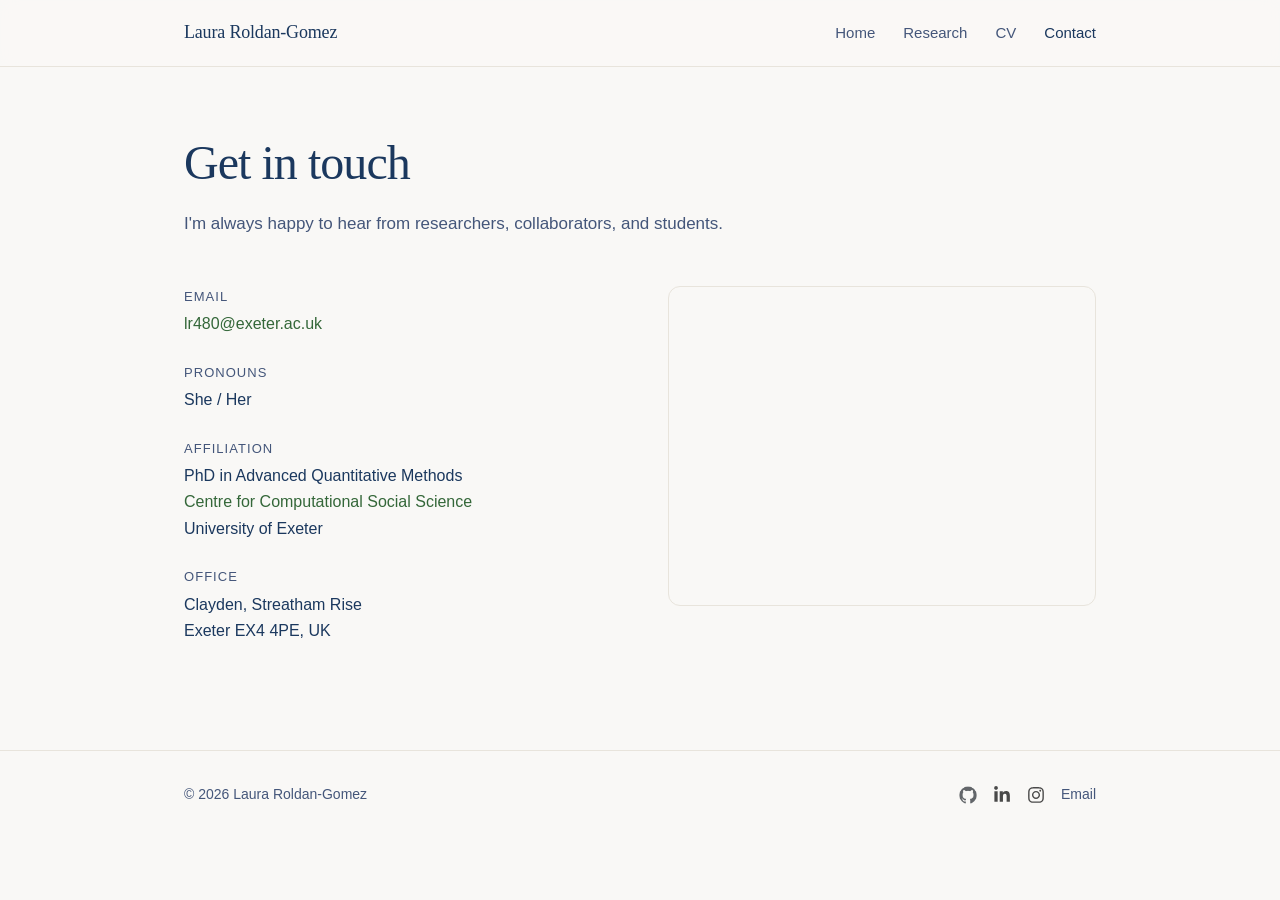
==== contact.html @ e1ca3687 "Initial commit" ====
<!doctype html>
<html lang="en">
<head>
<meta charset="utf-8">
<meta name="viewport" content="width=device-width, initial-scale=1">
<title>Contact — Laura Roldan-Gomez</title>
<meta name="description" content="Get in touch with Laura Roldan-Gomez at the University of Exeter.">
<link rel="preconnect" href="https://api.fontshare.com">
<link href="https://api.fontshare.com/v2/css?f[]=boska@300,400,500&f[]=general-sans@300,400,500,600&display=swap" rel="stylesheet">
<link rel="stylesheet" href="styles.css">
</head>
<body>

<nav class="nav">
  <div class="nav-inner">
    <a class="nav-brand" href="index.html">Laura Roldan-Gomez</a>
    <ul class="nav-links">
      <li><a href="index.html">Home</a></li>
      <li><a href="research.html">Research</a></li>
      <li><a href="cv.html">CV</a></li>
      <li><a href="contact.html" class="active">Contact</a></li>
    </ul>
  </div>
</nav>

<main class="container">

  <section class="page">
    <h1 class="page-title">Get in touch</h1>
    <p class="page-subtitle">I'm always happy to hear from researchers, collaborators, and students.</p>

    <div class="contact-grid">
      <div class="contact-info">
        <p class="label">Email</p>
        <p><a href="mailto:lr480@exeter.ac.uk">lr480@exeter.ac.uk</a></p>

        <p class="label">Pronouns</p>
        <p>She / Her</p>

        <p class="label">Affiliation</p>
        <p>PhD in Advanced Quantitative Methods<br>
        <a href="https://www.exeter.ac.uk/research/centres/computational-social-science/">Centre for Computational Social Science</a><br>
        University of Exeter</p>

        <p class="label">Office</p>
        <p>Clayden, Streatham Rise<br>
        Exeter EX4 4PE, UK</p>
      </div>

      <div>
        <iframe
          src="https://maps.google.com/maps?q=Clayden+Building+Streatham+Rise+Exeter+EX4+4PE&output=embed"
          width="100%" height="320"
          style="border: 1px solid var(--border); border-radius: 12px;"
          allowfullscreen="" loading="lazy"
          title="Map showing the Clayden Building at the University of Exeter">
        </iframe>
      </div>
    </div>
  </section>

</main>

<footer class="footer">
  <div class="container footer-inner">
    <div>&copy; 2026 Laura Roldan-Gomez</div>
    <div class="socials">
      <a href="https://github.com/LauraRoldanGomez" aria-label="GitHub"><img src="images/github.png" alt=""></a>
      <a href="https://www.linkedin.com/feed/" aria-label="LinkedIn"><img src="images/linkedin.svg" alt=""></a>
      <a href="https://www.instagram.com/laroldangomez/?hl=en" aria-label="Instagram"><img src="images/instagram.svg" alt=""></a>
      <a href="mailto:lr480@exeter.ac.uk">Email</a>
    </div>
  </div>
</footer>

</body>
</html>
---- styles.css ----
:root {
  --bg: #f9f8f6;
  --surface: #ffffff;
  --text: #1b385e;
  --muted: #44567a;
  --border: #e8e4dc;
  --accent: #346739;
  --accent-deep: #234626;
  --accent-soft: #e3ece1;
  --highlight: #ffb8cf;
  --radius: 12px;
  --max-width: 960px;
  --font-sans: "General Sans", -apple-system, BlinkMacSystemFont, "Segoe UI", Roboto, "Helvetica Neue", Arial, sans-serif;
  --font-serif: "Boska", Georgia, "Times New Roman", serif;
}

* { box-sizing: border-box; }

html { scroll-behavior: smooth; }

body {
  margin: 0;
  font-family: var(--font-sans);
  font-size: 17px;
  font-weight: 400;
  line-height: 1.65;
  color: var(--text);
  background: var(--bg);
  -webkit-font-smoothing: antialiased;
}

strong, b { font-weight: 600; }

a {
  color: var(--accent);
  text-decoration: none;
  border-bottom: 1px solid transparent;
  transition: border-color 0.15s ease;
}

a:hover { border-bottom-color: var(--accent); }

.container {
  max-width: var(--max-width);
  margin: 0 auto;
  padding: 0 24px;
}

/* Navbar */
.nav {
  border-bottom: 1px solid var(--border);
  background: rgba(249, 248, 246, 0.85);
  backdrop-filter: saturate(180%) blur(8px);
  position: sticky;
  top: 0;
  z-index: 10;
}

.nav-inner {
  display: flex;
  align-items: center;
  justify-content: space-between;
  padding: 18px 24px;
  max-width: var(--max-width);
  margin: 0 auto;
}

.nav-brand {
  font-family: var(--font-serif);
  font-weight: 400;
  font-size: 18px;
  color: var(--text);
  border: none;
  letter-spacing: -0.01em;
}

.nav-links {
  display: flex;
  gap: 28px;
  list-style: none;
  margin: 0;
  padding: 0;
}

.nav-links a {
  color: var(--muted);
  font-size: 15px;
  border: none;
  transition: color 0.15s ease;
}

.nav-links a:hover { color: var(--text); border: none; }
.nav-links a.active { color: var(--text); font-weight: 500; }

/* Hero */
.hero {
  padding: 72px 0 56px;
}

.hero-grid {
  display: grid;
  grid-template-columns: 1.3fr 1fr;
  gap: 56px;
  align-items: center;
}

.hero h1 {
  font-family: var(--font-serif);
  font-size: clamp(40px, 5.5vw, 56px);
  font-weight: 500;
  line-height: 1.1;
  margin: 0 0 16px;
  letter-spacing: -0.02em;
}

.hero .role {
  font-size: 17px;
  color: var(--muted);
  margin: 0 0 28px;
}

.hero .role a { color: var(--muted); border-bottom: 1px solid var(--border); }
.hero .role a:hover { color: var(--accent); border-bottom-color: var(--accent); }

.hero p.lead {
  font-size: 17px;
  color: var(--text);
  margin: 0 0 32px;
  max-width: 52ch;
}

.hero-photo {
  width: 100%;
  aspect-ratio: 1 / 1;
  object-fit: cover;
  border-radius: var(--radius);
  border: 1px solid var(--border);
}

.cta-row {
  display: flex;
  gap: 12px;
  flex-wrap: wrap;
}

.btn {
  display: inline-block;
  padding: 10px 20px;
  border-radius: 8px;
  font-size: 15px;
  font-weight: 500;
  border: 1px solid var(--accent);
  cursor: pointer;
  transition: all 0.15s ease;
}

.btn-primary {
  background: var(--accent);
  color: white;
}

.btn-primary:hover {
  background: var(--accent-deep);
  border-color: var(--accent-deep);
  border-bottom: 1px solid var(--accent-deep);
}

.btn-secondary {
  background: transparent;
  color: var(--accent);
}

.btn-secondary:hover {
  background: var(--accent-soft);
  border-bottom: 1px solid var(--accent);
}

/* Cards section */
.cards {
  display: grid;
  grid-template-columns: repeat(2, 1fr);
  gap: 20px;
  padding: 8px 0 80px;
}

.card {
  background: var(--surface);
  border: 1px solid var(--border);
  border-radius: var(--radius);
  padding: 24px 26px;
  transition: border-color 0.15s ease, transform 0.15s ease;
}

.card:hover {
  border-color: var(--accent);
}

.card .eyebrow {
  font-size: 12px;
  font-weight: 600;
  color: var(--accent);
  letter-spacing: 0.08em;
  text-transform: uppercase;
  margin-bottom: 10px;
}

.card h3 {
  font-family: var(--font-serif);
  font-size: 21px;
  font-weight: 400;
  margin: 0 0 8px;
  line-height: 1.3;
}

.card p {
  color: var(--muted);
  font-size: 15px;
  margin: 0;
}

/* Generic page */
.page {
  padding: 56px 0 96px;
}

.page-title {
  font-family: var(--font-serif);
  font-size: clamp(36px, 4.5vw, 48px);
  font-weight: 500;
  letter-spacing: -0.02em;
  margin: 0 0 8px;
}

.page-subtitle {
  color: var(--muted);
  margin: 0 0 48px;
  font-size: 17px;
}

.section {
  margin-bottom: 56px;
}

.section h2 {
  font-family: var(--font-serif);
  font-size: 26px;
  font-weight: 400;
  margin: 0 0 24px;
  padding-bottom: 12px;
  border-bottom: 1px solid var(--border);
}

.section h3 {
  font-family: var(--font-sans);
  font-size: 13px;
  font-weight: 500;
  margin: 28px 0 12px;
  color: var(--muted);
  text-transform: uppercase;
  letter-spacing: 0.08em;
}

.item-list {
  list-style: none;
  margin: 0;
  padding: 0;
}

.item-list li {
  padding: 14px 0;
  border-bottom: 1px solid var(--border);
  display: grid;
  grid-template-columns: 110px 1fr;
  gap: 24px;
  font-size: 15px;
}

.item-list li:last-child { border-bottom: none; }

.item-list .date {
  color: var(--muted);
  font-variant-numeric: tabular-nums;
  font-size: 14px;
}

.pub {
  padding: 16px 0;
  border-bottom: 1px solid var(--border);
}

.pub:last-child { border-bottom: none; }

.pub p {
  margin: 0 0 6px;
  font-size: 15px;
}

.pub .pub-meta {
  font-size: 13px;
  color: var(--muted);
}

/* Contact page */
.contact-grid {
  display: grid;
  grid-template-columns: 1fr 1fr;
  gap: 56px;
  align-items: start;
}

.contact-info p {
  margin: 0 0 10px;
  font-size: 16px;
}

.contact-info .label {
  font-size: 13px;
  color: var(--muted);
  text-transform: uppercase;
  letter-spacing: 0.08em;
  margin-top: 24px;
  margin-bottom: 4px;
}

.contact-info .label:first-child { margin-top: 0; }

/* Photography accent grid */
.photos {
  padding: 56px 0 80px;
  border-top: 1px solid var(--border);
  margin-top: 24px;
}

.photos-header {
  display: flex;
  justify-content: space-between;
  align-items: baseline;
  margin-bottom: 24px;
  gap: 16px;
  flex-wrap: wrap;
}

.photos h2 {
  font-family: var(--font-serif);
  font-weight: 300;
  font-size: 26px;
  margin: 0;
  letter-spacing: -0.01em;
}

.photos .photos-note {
  color: var(--muted);
  font-size: 14px;
  margin: 0;
}

.photo-grid {
  display: grid;
  grid-template-columns: repeat(4, 1fr);
  gap: 10px;
}

.photo-grid img {
  width: 100%;
  aspect-ratio: 1 / 1;
  object-fit: cover;
  border-radius: 8px;
  display: block;
  transition: transform 0.3s ease, filter 0.3s ease;
  filter: saturate(0.95);
}

.photo-grid a {
  display: block;
  overflow: hidden;
  border-radius: 8px;
  border: none;
}

.photo-grid a:hover img {
  transform: scale(1.04);
  filter: saturate(1.1);
}

@media (max-width: 720px) {
  .photo-grid { grid-template-columns: repeat(2, 1fr); }
}

/* Footer */
.footer {
  border-top: 1px solid var(--border);
  padding: 32px 0;
  color: var(--muted);
  font-size: 14px;
}

.footer-inner {
  display: flex;
  justify-content: space-between;
  align-items: center;
  flex-wrap: wrap;
  gap: 16px;
}

.socials {
  display: flex;
  gap: 16px;
  align-items: center;
}

.socials a {
  color: var(--muted);
  border: none;
  display: inline-flex;
  align-items: center;
}

.socials a:hover { color: var(--accent); border: none; }

.socials img {
  width: 18px;
  height: 18px;
  opacity: 0.7;
  transition: opacity 0.15s ease;
}

.socials a:hover img { opacity: 1; }

/* Responsive */
@media (max-width: 720px) {
  .hero { padding: 48px 0 40px; }
  .hero-grid {
    grid-template-columns: 1fr;
    gap: 32px;
  }
  .hero-photo { max-width: 260px; }
  .cards { grid-template-columns: 1fr; }
  .contact-grid { grid-template-columns: 1fr; gap: 32px; }
  .item-list li {
    grid-template-columns: 1fr;
    gap: 4px;
  }
  .nav-links { gap: 18px; }
}
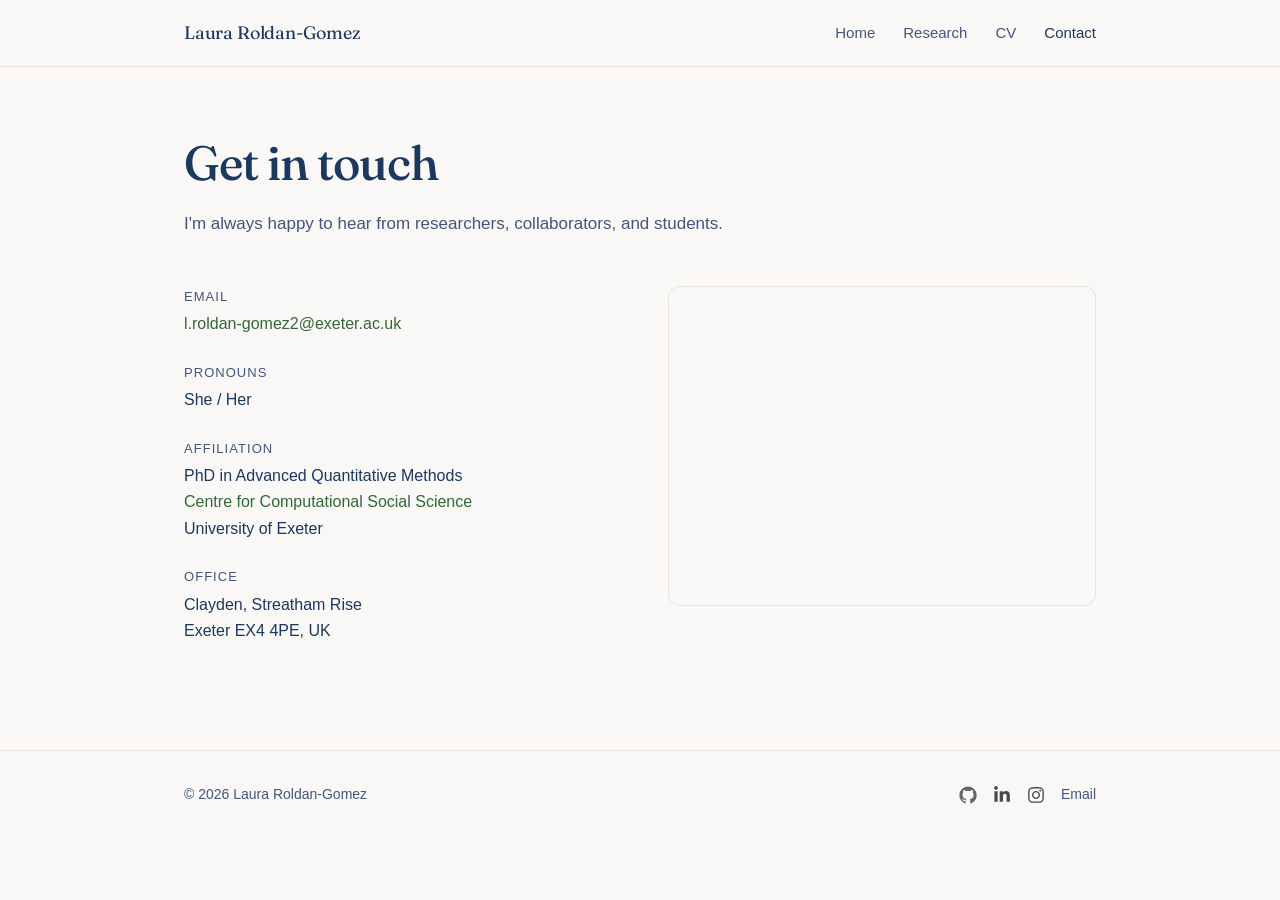
==== commit 64757200: "multiple changes" ====
--- a/contact.html
+++ b/contact.html
@@ -6,7 +6,10 @@
 <title>Contact — Laura Roldan-Gomez</title>
 <meta name="description" content="Get in touch with Laura Roldan-Gomez at the University of Exeter.">
 <link rel="preconnect" href="https://api.fontshare.com">
-<link href="https://api.fontshare.com/v2/css?f[]=boska@300,400,500&f[]=general-sans@300,400,500,600&display=swap" rel="stylesheet">
+<link href="https://api.fontshare.com/v2/css?f[]=general-sans@300,400,500,600&display=swap" rel="stylesheet">
+<link rel="preconnect" href="https://fonts.googleapis.com">
+<link rel="preconnect" href="https://fonts.gstatic.com" crossorigin>
+<link href="https://fonts.googleapis.com/css2?family=Fraunces:opsz,wght@9..144,300;9..144,400;9..144,500;9..144,600&display=swap" rel="stylesheet">
 <link rel="stylesheet" href="styles.css">
 </head>
 <body>
@@ -32,7 +35,7 @@
     <div class="contact-grid">
       <div class="contact-info">
         <p class="label">Email</p>
-        <p><a href="mailto:lr480@exeter.ac.uk">lr480@exeter.ac.uk</a></p>
+        <p><a href="mailto:l.roldan-gomez2@exeter.ac.uk">l.roldan-gomez2@exeter.ac.uk</a></p>
 
         <p class="label">Pronouns</p>
         <p>She / Her</p>
@@ -68,7 +71,7 @@
       <a href="https://github.com/LauraRoldanGomez" aria-label="GitHub"><img src="images/github.png" alt=""></a>
       <a href="https://www.linkedin.com/feed/" aria-label="LinkedIn"><img src="images/linkedin.svg" alt=""></a>
       <a href="https://www.instagram.com/laroldangomez/?hl=en" aria-label="Instagram"><img src="images/instagram.svg" alt=""></a>
-      <a href="mailto:lr480@exeter.ac.uk">Email</a>
+      <a href="mailto:l.roldan-gomez2@exeter.ac.uk">Email</a>
     </div>
   </div>
 </footer>
--- a/styles.css
+++ b/styles.css
@@ -11,7 +11,7 @@
   --radius: 12px;
   --max-width: 960px;
   --font-sans: "General Sans", -apple-system, BlinkMacSystemFont, "Segoe UI", Roboto, "Helvetica Neue", Arial, sans-serif;
-  --font-serif: "Boska", Georgia, "Times New Roman", serif;
+  --font-serif: "Fraunces", Georgia, "Times New Roman", serif;
 }
 
 * { box-sizing: border-box; }
